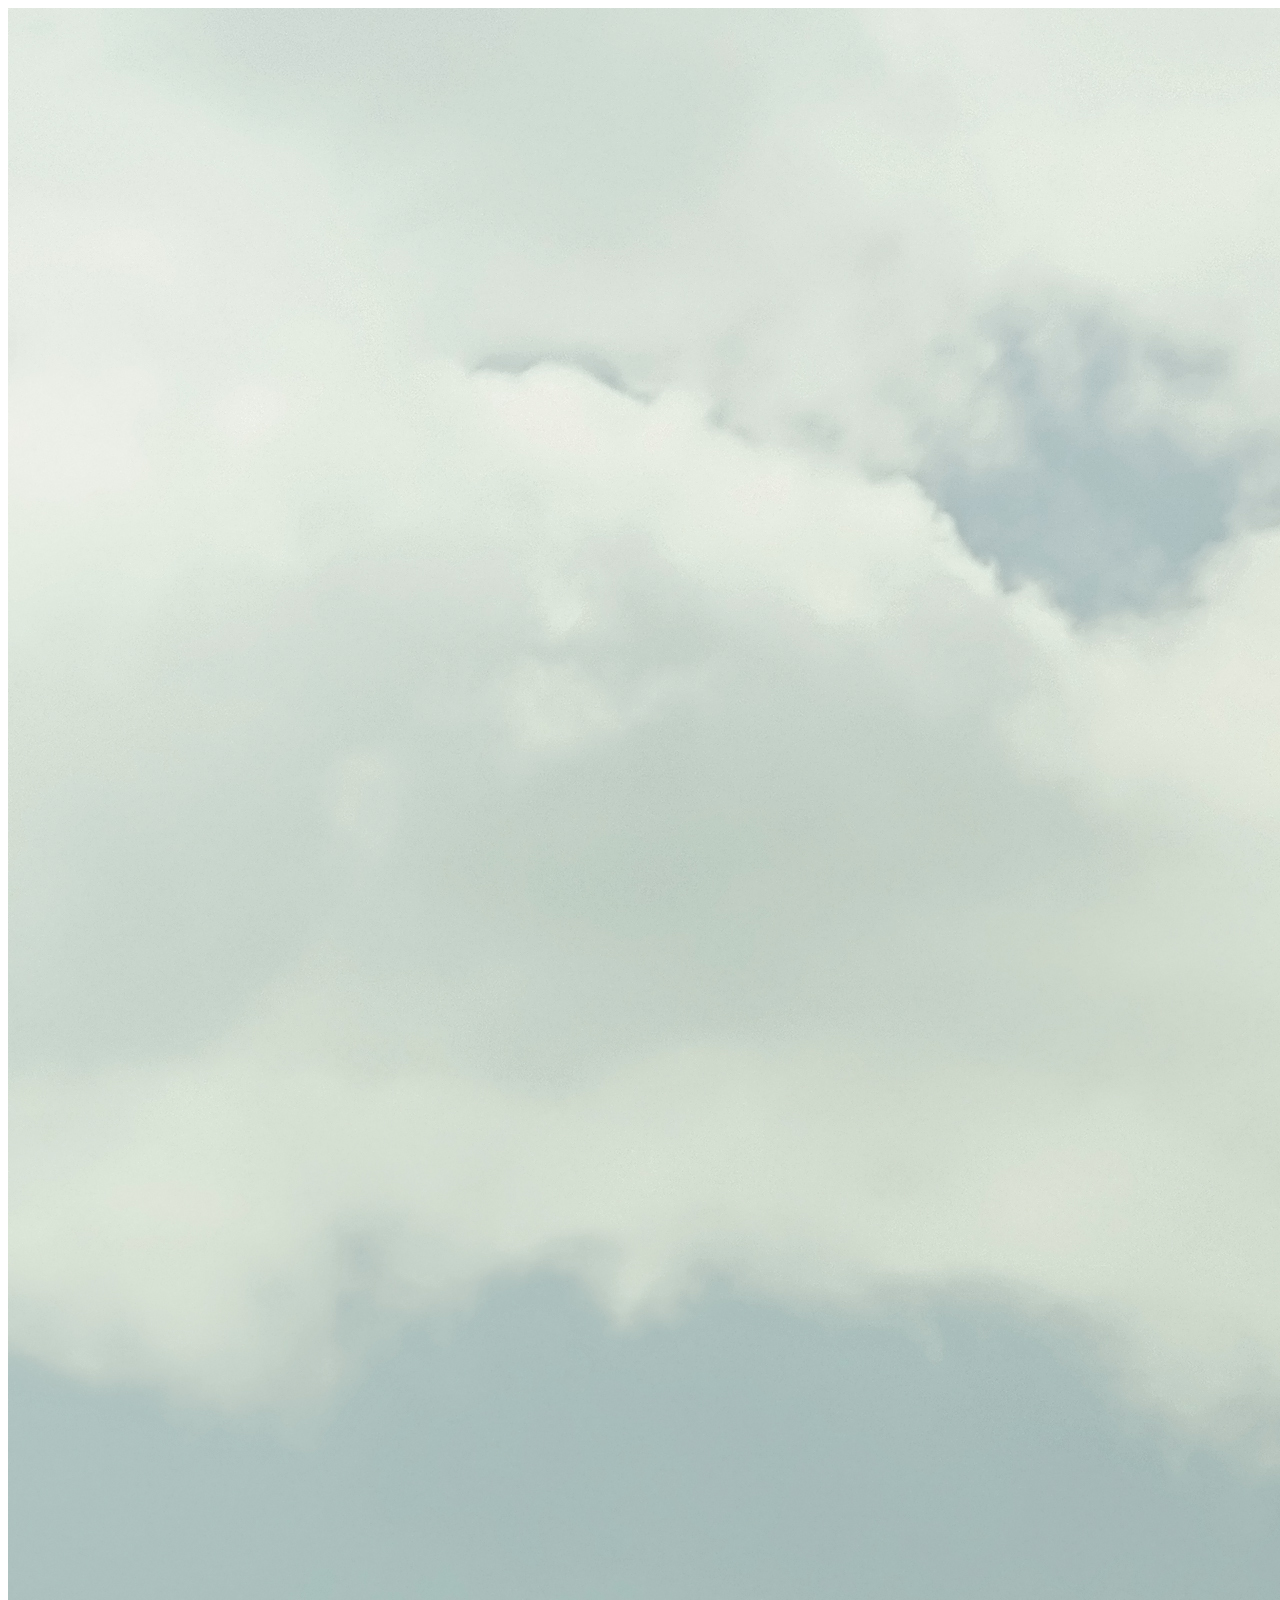
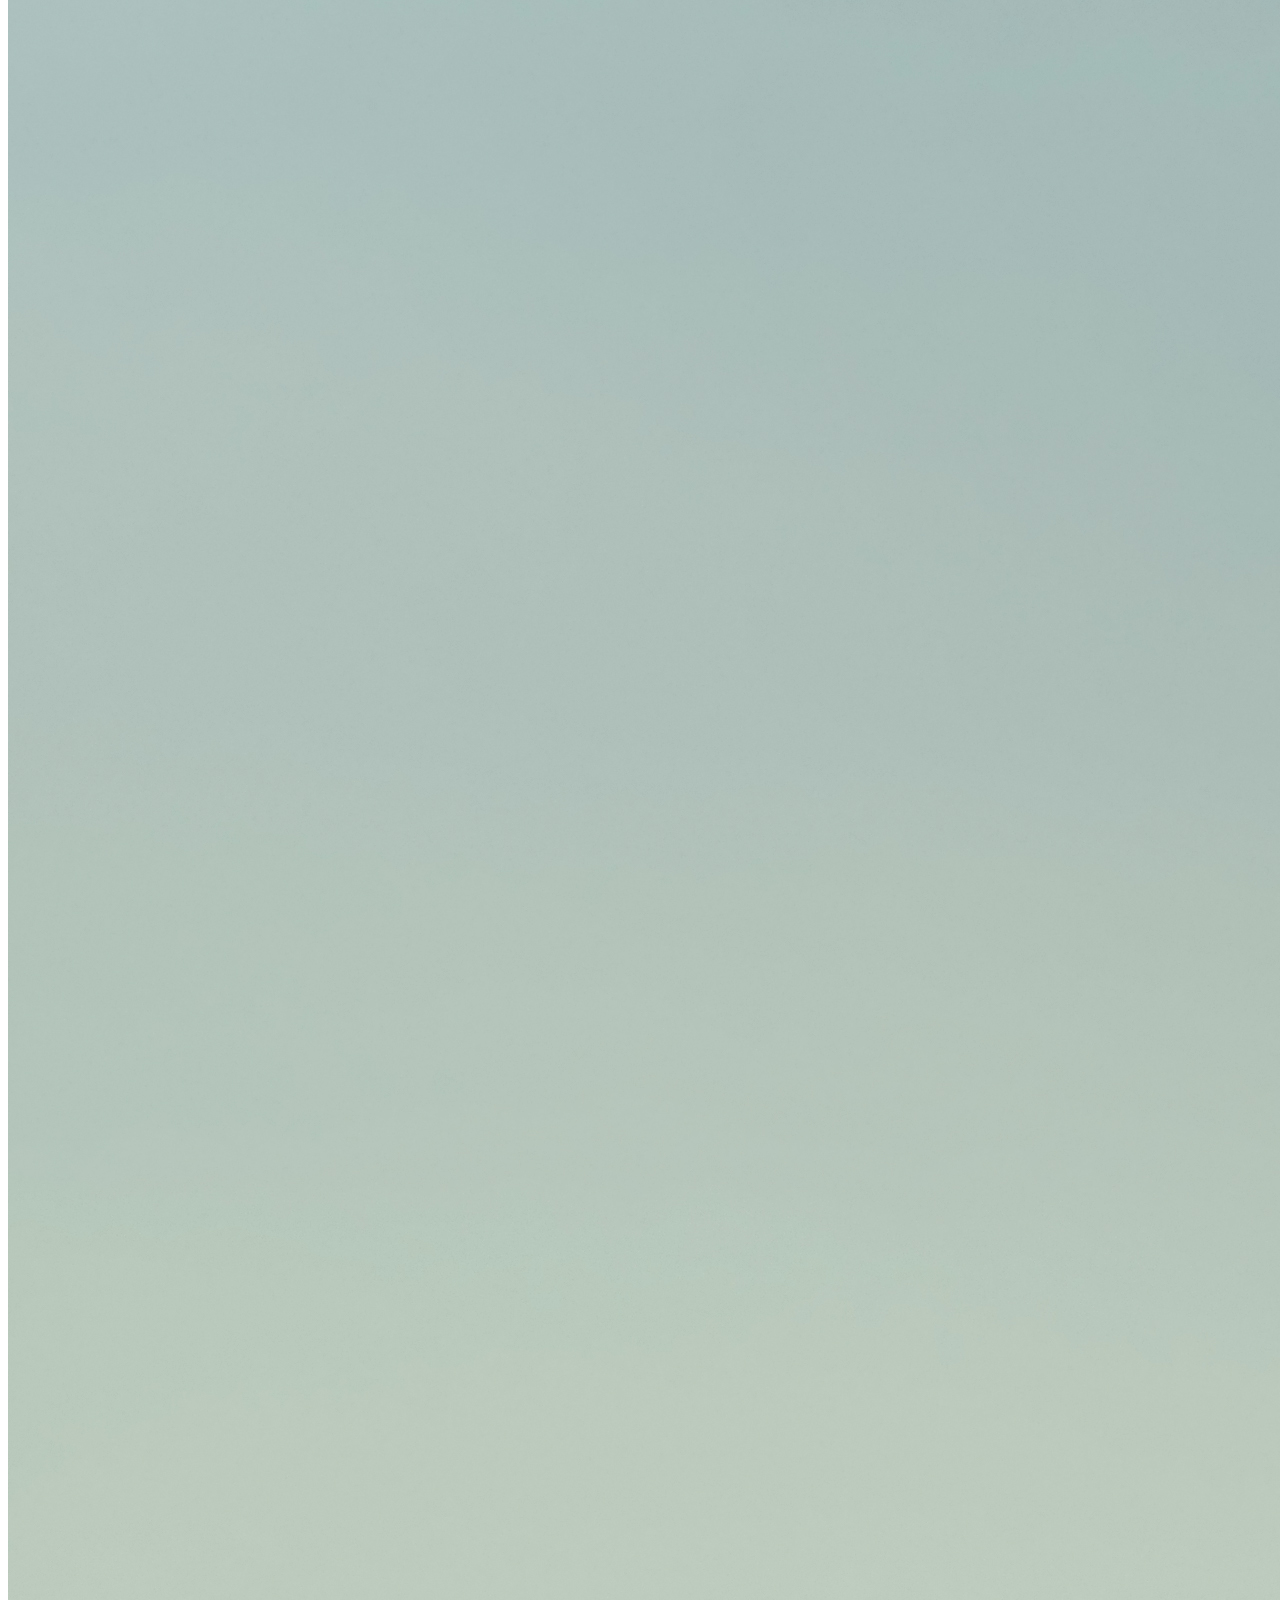
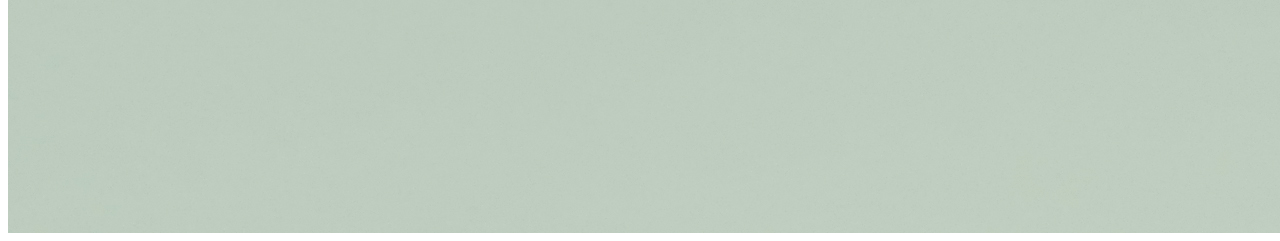
==== otro.html @ a7e16d4a "Update otro.html" ====
<html>
<head>
<meta charset="UTF-8">
<title>otro</title>
<link href="file:///Macintosh HD/Users/estudiantes/hoja.css" rel="stylesheet" type="text/css">
	    <script src="https://aframe.io/releases/1.8.0/aframe.min.js"></script>
<script 
	AFRAME.registerComponent('enlace-click', {
  schema: {
    url: { type: 'string' }
  },
  init: function () {
    this.el.addEventListener('click', () => {
      window.location.href = this.data.url;
    });
  }
});
	
	></script>
	
</head>

<body>
<a-scene>

	
  <a-assets>
    <img id="boton2" src="img/cielo.jpg">
  </a-assets>

	<a-gltf-model
    src="h.glb"
    position="0 1.5 -3"
    enlace-click="url: otra-escena.html">
  </a-gltf-model>
  <a-link position="0 2 -4" href="index.html" title="A mi index" image="#boton2"></a-link>

	<a-camera>
    <a-cursor color="red"></a-cursor>
  </a-camera>
	
  <a-sky color="red"></a-sky>
<a-plane position="0 0 -4" rotation="-90 0 0" width="4" height="4" color="green"></a-plane>
</a-scene>
</body>
</html>
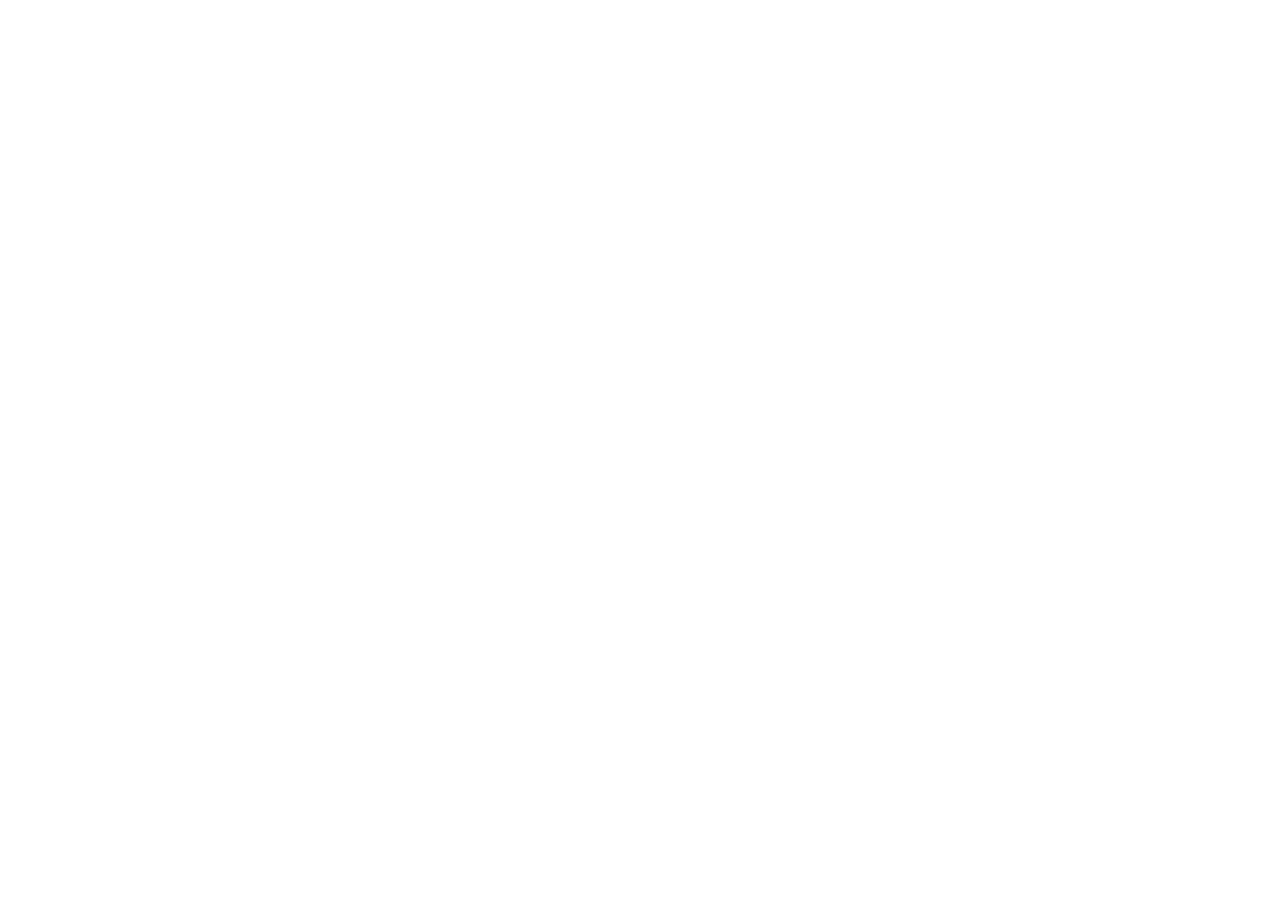
==== commit b0b3b3e8: "Update otro.html" ====
--- a/otro.html
+++ b/otro.html
@@ -1,46 +1,59 @@
-<html>
+<!DOCTYPE html>
+<html lang="es">
 <head>
-<meta charset="UTF-8">
-<title>otro</title>
-<link href="file:///Macintosh HD/Users/estudiantes/hoja.css" rel="stylesheet" type="text/css">
-	    <script src="https://aframe.io/releases/1.8.0/aframe.min.js"></script>
-<script 
-	AFRAME.registerComponent('enlace-click', {
-  schema: {
-    url: { type: 'string' }
-  },
-  init: function () {
-    this.el.addEventListener('click', () => {
-      window.location.href = this.data.url;
+  <meta charset="UTF-8">
+  <meta name="viewport" content="width=device-width, initial-scale=1.0">
+  <title>Mi Sitio VR - Modelo 3D Interactivo</title>
+
+  <!-- 1. Librería A-Frame -->
+  <script src="https://aframe.io/releases/1.6.0/aframe.min.js"></script>
+
+  <!-- 2. Componente personalizado en JS para hacer clic en el modelo -->
+  <script>
+    AFRAME.registerComponent('enlace-click', {
+      schema: {
+        url: { type: 'string', default: '' }
+      },
+      init: function () {
+        var data = this.data;
+        var el = this.el;
+
+        // Escucha el evento de clic en la geometría 3D
+        el.addEventListener('click', function () {
+          if (data.url) {
+            window.location.href = data.url;
+          }
+        });
+      }
     });
-  }
-});
-	
-	></script>
-	
+  </script>
 </head>
+<body>
 
-<body>
-<a-scene>
+  <a-scene>
+    <!-- 3. Carga previa de recursos (Assets) -->
+    <a-assets>
+      <!-- Cambia 'mi_objeto.glb' por la ruta de tu archivo GLB -->
+      <a-asset-item id="modelo3d" src="3d/h.glb"></a-asset-item>
+    </a-assets>
 
-	
-  <a-assets>
-    <img id="boton2" src="img/cielo.jpg">
-  </a-assets>
+    <!-- 4. Fondo de la escena -->
+    <a-sky color="#ECECF4"></a-sky>
 
-	<a-gltf-model
-    src="h.glb"
-    position="0 1.5 -3"
-    enlace-click="url: otra-escena.html">
-  </a-gltf-model>
-  <a-link position="0 2 -4" href="index.html" title="A mi index" image="#boton2"></a-link>
+    <!-- 5. Cámara con cursor para registrar el clic sobre objetos 3D -->
+    <a-camera>
+      <a-cursor color="#FF5722"></a-cursor>
+    </a-camera>
 
-	<a-camera>
-    <a-cursor color="red"></a-cursor>
-  </a-camera>
-	
-  <a-sky color="red"></a-sky>
-<a-plane position="0 0 -4" rotation="-90 0 0" width="4" height="4" color="green"></a-plane>
-</a-scene>
+    <!-- 6. Modelo GLB configurado como enlace -->
+    <a-gltf-model
+      src="#modelo3d"
+      position="0 1.5 -3"
+      scale="1 1 1"
+      enlace-click="url: index.html">
+    </a-gltf-model>
+
+  </a-scene>
+
 </body>
 </html>
